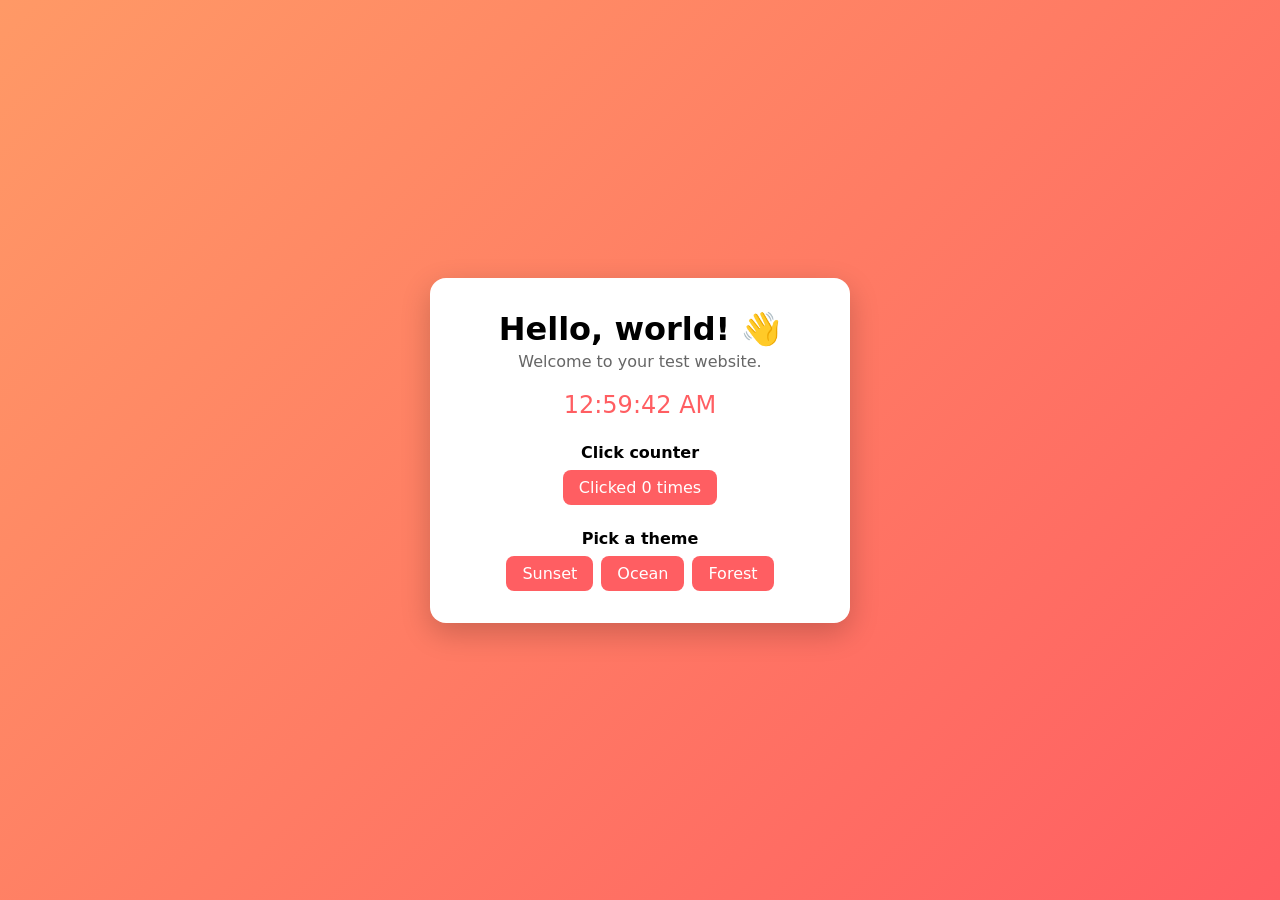
==== index.html @ b210ed5c "Add simple test website Co-Authored-By: Claude Sonnet 5.5 <noreply@anthropic.com> Claude-Session: ht" ====
<!DOCTYPE html>
<html lang="en">
<head>
  <meta charset="UTF-8">
  <meta name="viewport" content="width=device-width, initial-scale=1.0">
  <title>Test Website</title>
  <link rel="stylesheet" href="style.css">
</head>
<body>
  <main class="card">
    <h1>Hello, world! 👋</h1>
    <p class="subtitle">Welcome to your test website.</p>

    <p class="clock" id="clock" aria-live="off"></p>

    <section>
      <h2>Click counter</h2>
      <button id="counter-btn" type="button">Clicked 0 times</button>
    </section>

    <section>
      <h2>Pick a theme</h2>
      <div class="themes">
        <button type="button" data-theme="sunset">Sunset</button>
        <button type="button" data-theme="ocean">Ocean</button>
        <button type="button" data-theme="forest">Forest</button>
      </div>
    </section>
  </main>

  <script src="script.js"></script>
</body>
</html>
---- style.css ----
:root {
  --bg1: #ff9966;
  --bg2: #ff5e62;
  --accent: #ff5e62;
}

body[data-theme="ocean"] {
  --bg1: #2193b0;
  --bg2: #6dd5ed;
  --accent: #2193b0;
}

body[data-theme="forest"] {
  --bg1: #56ab2f;
  --bg2: #a8e063;
  --accent: #3d7f1f;
}

* {
  box-sizing: border-box;
}

body {
  margin: 0;
  min-height: 100vh;
  display: grid;
  place-items: center;
  font-family: system-ui, -apple-system, "Segoe UI", sans-serif;
  background: linear-gradient(135deg, var(--bg1), var(--bg2));
  transition: background 0.4s;
}

.card {
  background: #fff;
  padding: 2rem 2.5rem;
  border-radius: 16px;
  box-shadow: 0 10px 30px rgba(0, 0, 0, 0.2);
  text-align: center;
  max-width: 420px;
  width: calc(100% - 2rem);
}

h1 {
  margin: 0 0 0.25rem;
}

.subtitle {
  margin: 0;
  color: #666;
}

.clock {
  font-size: 1.5rem;
  font-variant-numeric: tabular-nums;
  margin: 1.25rem 0;
  color: var(--accent);
}

h2 {
  font-size: 1rem;
  margin: 1.5rem 0 0.5rem;
}

button {
  font: inherit;
  padding: 0.5rem 1rem;
  border: none;
  border-radius: 8px;
  background: var(--accent);
  color: #fff;
  cursor: pointer;
  transition: transform 0.1s, opacity 0.2s;
}

button:hover {
  opacity: 0.9;
}

button:active {
  transform: scale(0.96);
}

.themes {
  display: flex;
  gap: 0.5rem;
  justify-content: center;
}
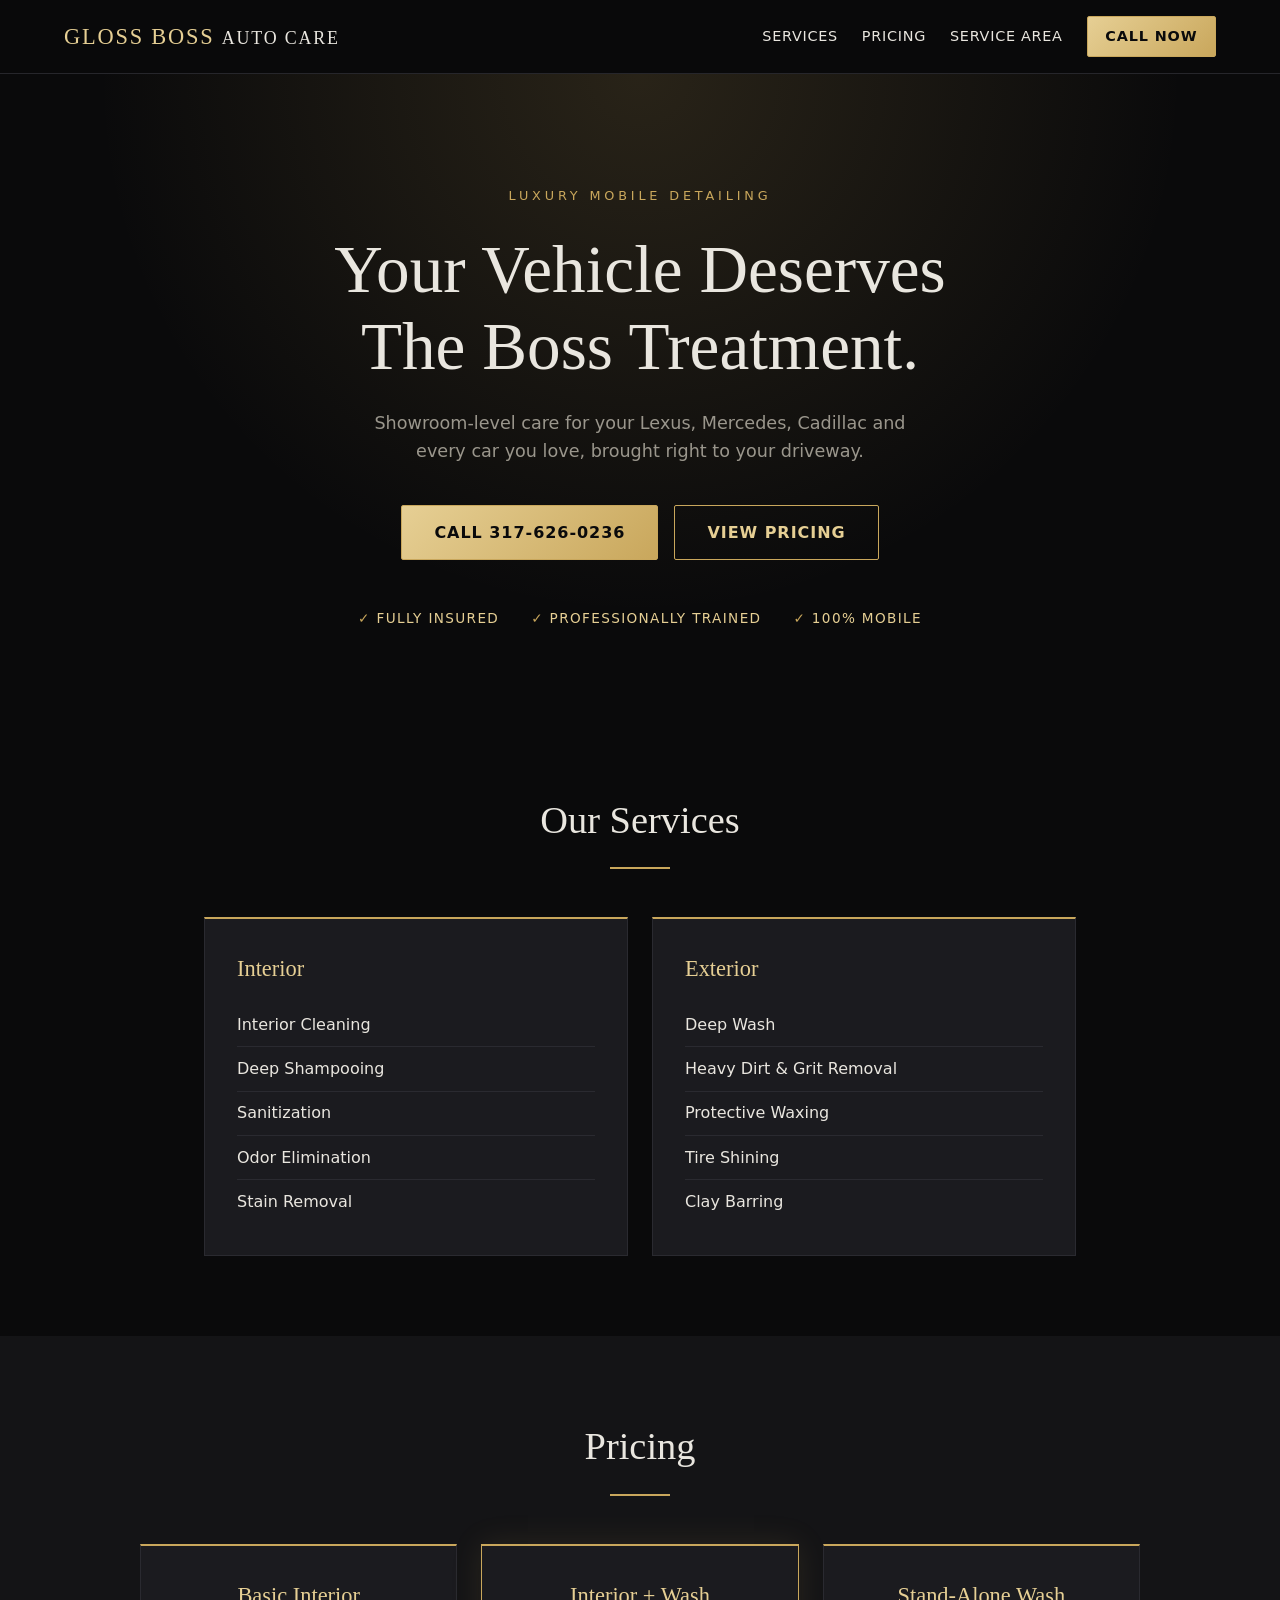
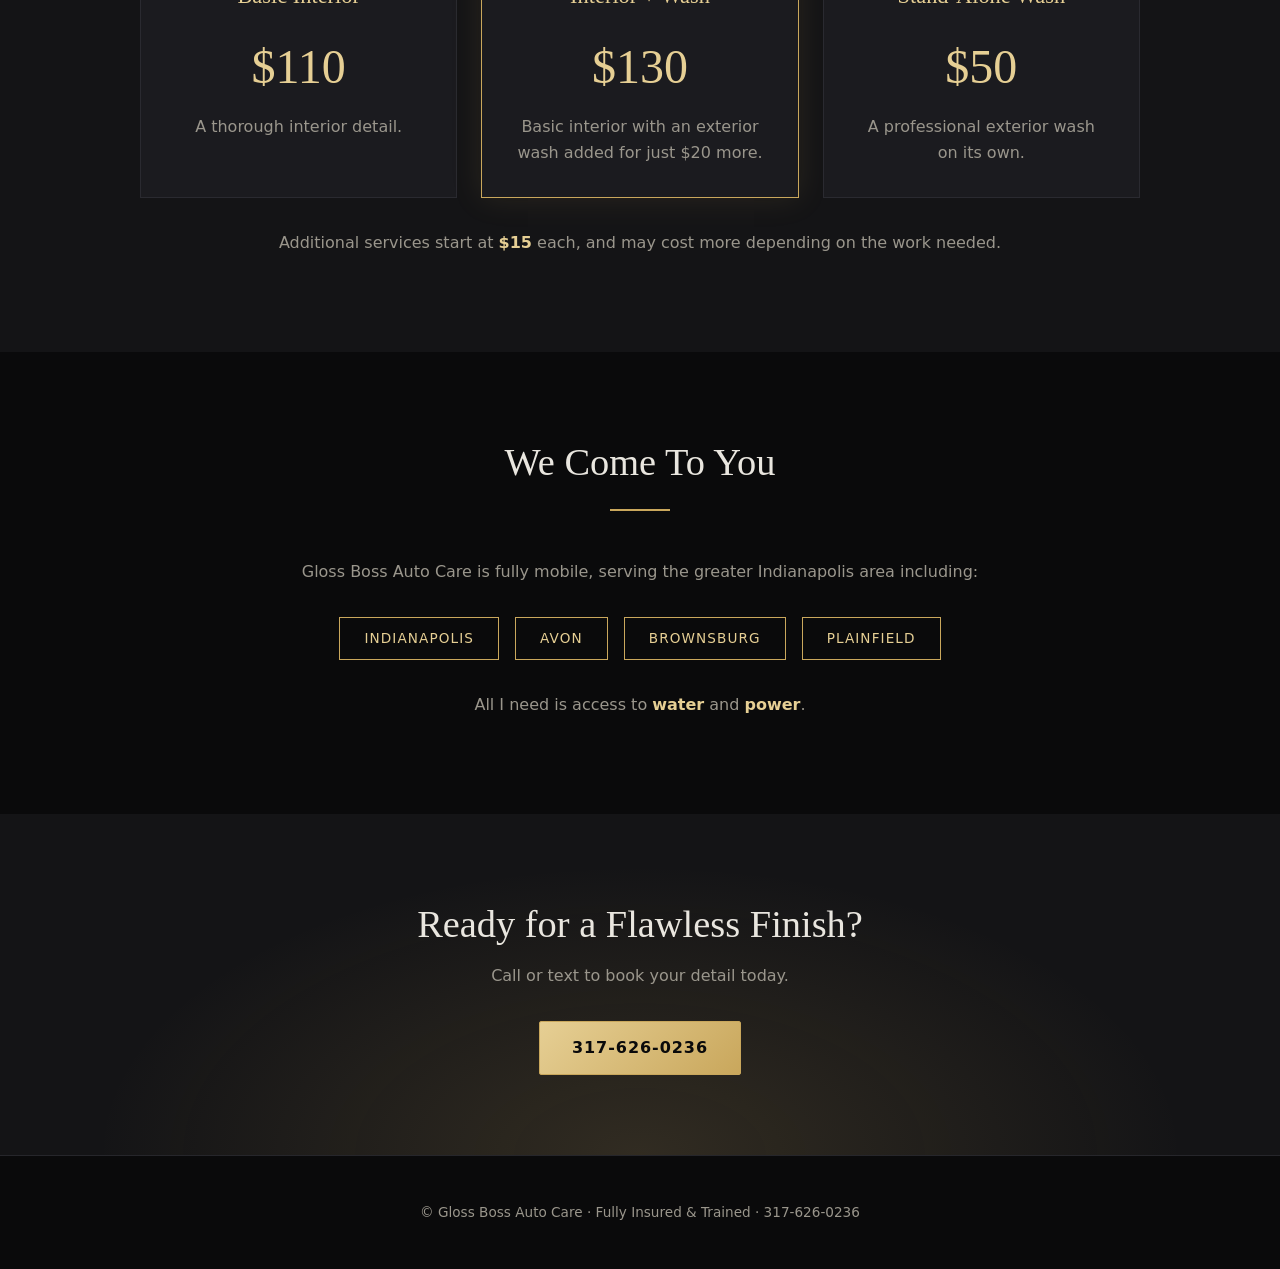
==== commit a34eec1e: "Replace test site with Gloss Boss Auto Care business website Co-Authored-By: Claude Sonnet 5.5 <nore" ====
--- a/index.html
+++ b/index.html
@@ -3,31 +3,109 @@
 <head>
   <meta charset="UTF-8">
   <meta name="viewport" content="width=device-width, initial-scale=1.0">
-  <title>Test Website</title>
+  <title>Gloss Boss Auto Care | Luxury Mobile Car Detailing in Indianapolis</title>
+  <meta name="description" content="Gloss Boss Auto Care is a fully insured, professionally trained mobile car detailing service serving Indianapolis, Avon, Brownsburg and Plainfield.">
   <link rel="stylesheet" href="style.css">
 </head>
 <body>
-  <main class="card">
-    <h1>Hello, world! 👋</h1>
-    <p class="subtitle">Welcome to your test website.</p>
+  <header class="site-header">
+    <a class="brand" href="#top">Gloss Boss <span>Auto Care</span></a>
+    <nav>
+      <a href="#services">Services</a>
+      <a href="#pricing">Pricing</a>
+      <a href="#area">Service Area</a>
+      <a class="btn btn-small" href="tel:3176260236">Call Now</a>
+    </nav>
+  </header>
 
-    <p class="clock" id="clock" aria-live="off"></p>
-
-    <section>
-      <h2>Click counter</h2>
-      <button id="counter-btn" type="button">Clicked 0 times</button>
+  <main id="top">
+    <section class="hero">
+      <p class="eyebrow">Luxury Mobile Detailing</p>
+      <h1>Your Vehicle Deserves<br>The Boss Treatment.</h1>
+      <p class="lead">Showroom-level care for your Lexus, Mercedes, Cadillac and every car you love, brought right to your driveway.</p>
+      <div class="hero-actions">
+        <a class="btn" href="tel:3176260236">Call 317-626-0236</a>
+        <a class="btn btn-outline" href="#pricing">View Pricing</a>
+      </div>
+      <ul class="badges">
+        <li>Fully Insured</li>
+        <li>Professionally Trained</li>
+        <li>100% Mobile</li>
+      </ul>
     </section>
 
-    <section>
-      <h2>Pick a theme</h2>
-      <div class="themes">
-        <button type="button" data-theme="sunset">Sunset</button>
-        <button type="button" data-theme="ocean">Ocean</button>
-        <button type="button" data-theme="forest">Forest</button>
+    <section id="services" class="section">
+      <h2>Our Services</h2>
+      <div class="divider"></div>
+      <div class="grid two">
+        <article class="panel">
+          <h3>Interior</h3>
+          <ul>
+            <li>Interior Cleaning</li>
+            <li>Deep Shampooing</li>
+            <li>Sanitization</li>
+            <li>Odor Elimination</li>
+            <li>Stain Removal</li>
+          </ul>
+        </article>
+        <article class="panel">
+          <h3>Exterior</h3>
+          <ul>
+            <li>Deep Wash</li>
+            <li>Heavy Dirt &amp; Grit Removal</li>
+            <li>Protective Waxing</li>
+            <li>Tire Shining</li>
+            <li>Clay Barring</li>
+          </ul>
+        </article>
       </div>
+    </section>
+
+    <section id="pricing" class="section alt">
+      <h2>Pricing</h2>
+      <div class="divider"></div>
+      <div class="grid three">
+        <article class="panel price">
+          <h3>Basic Interior</h3>
+          <p class="amount">$110</p>
+          <p>A thorough interior detail.</p>
+        </article>
+        <article class="panel price featured">
+          <h3>Interior + Wash</h3>
+          <p class="amount">$130</p>
+          <p>Basic interior with an exterior wash added for just $20 more.</p>
+        </article>
+        <article class="panel price">
+          <h3>Stand-Alone Wash</h3>
+          <p class="amount">$50</p>
+          <p>A professional exterior wash on its own.</p>
+        </article>
+      </div>
+      <p class="note">Additional services start at <strong>$15</strong> each, and may cost more depending on the work needed.</p>
+    </section>
+
+    <section id="area" class="section">
+      <h2>We Come To You</h2>
+      <div class="divider"></div>
+      <p class="center-text">Gloss Boss Auto Care is fully mobile, serving the greater Indianapolis area including:</p>
+      <ul class="areas">
+        <li>Indianapolis</li>
+        <li>Avon</li>
+        <li>Brownsburg</li>
+        <li>Plainfield</li>
+      </ul>
+      <p class="center-text">All I need is access to <strong>water</strong> and <strong>power</strong>.</p>
+    </section>
+
+    <section class="cta">
+      <h2>Ready for a Flawless Finish?</h2>
+      <p>Call or text to book your detail today.</p>
+      <a class="btn" href="tel:3176260236">317-626-0236</a>
     </section>
   </main>
 
-  <script src="script.js"></script>
+  <footer>
+    <p>&copy; Gloss Boss Auto Care &middot; Fully Insured &amp; Trained &middot; <a href="tel:3176260236">317-626-0236</a></p>
+  </footer>
 </body>
 </html>
--- a/style.css
+++ b/style.css
@@ -1,87 +1,326 @@
 :root {
-  --bg1: #ff9966;
-  --bg2: #ff5e62;
-  --accent: #ff5e62;
-}
-
-body[data-theme="ocean"] {
-  --bg1: #2193b0;
-  --bg2: #6dd5ed;
-  --accent: #2193b0;
-}
-
-body[data-theme="forest"] {
-  --bg1: #56ab2f;
-  --bg2: #a8e063;
-  --accent: #3d7f1f;
+  --black: #0a0a0b;
+  --charcoal: #141416;
+  --panel: #1b1b1f;
+  --gold: #c9a75c;
+  --gold-light: #e6cf94;
+  --text: #e9e6df;
+  --muted: #9a968c;
 }
 
 * {
   box-sizing: border-box;
 }
 
+html {
+  scroll-behavior: smooth;
+}
+
 body {
   margin: 0;
-  min-height: 100vh;
+  background: var(--black);
+  color: var(--text);
+  font-family: system-ui, -apple-system, "Segoe UI", sans-serif;
+  line-height: 1.6;
+}
+
+h1, h2, h3, .brand {
+  font-family: Georgia, "Times New Roman", serif;
+  font-weight: 400;
+}
+
+a {
+  color: inherit;
+  text-decoration: none;
+}
+
+/* Header */
+.site-header {
+  position: sticky;
+  top: 0;
+  z-index: 10;
+  display: flex;
+  justify-content: space-between;
+  align-items: center;
+  flex-wrap: wrap;
+  gap: 0.5rem 1rem;
+  padding: 1rem 5%;
+  background: rgba(10, 10, 11, 0.92);
+  backdrop-filter: blur(8px);
+  border-bottom: 1px solid #26262b;
+}
+
+.brand {
+  font-size: 1.4rem;
+  letter-spacing: 0.08em;
+  text-transform: uppercase;
+  color: var(--gold-light);
+}
+
+.brand span {
+  color: var(--text);
+  font-size: 0.8em;
+}
+
+nav {
+  display: flex;
+  align-items: center;
+  gap: 1.5rem;
+  font-size: 0.9rem;
+  letter-spacing: 0.05em;
+  text-transform: uppercase;
+}
+
+nav a:not(.btn):hover {
+  color: var(--gold);
+}
+
+/* Buttons */
+.btn {
+  display: inline-block;
+  padding: 0.85rem 2rem;
+  background: linear-gradient(135deg, var(--gold-light), var(--gold));
+  color: var(--black);
+  font-weight: 600;
+  letter-spacing: 0.06em;
+  text-transform: uppercase;
+  border: 1px solid var(--gold);
+  border-radius: 2px;
+  transition: transform 0.15s, box-shadow 0.2s;
+}
+
+.btn:hover {
+  transform: translateY(-2px);
+  box-shadow: 0 6px 20px rgba(201, 167, 92, 0.3);
+}
+
+.btn-outline {
+  background: transparent;
+  color: var(--gold-light);
+}
+
+.btn-small {
+  padding: 0.5rem 1.1rem;
+}
+
+/* Hero */
+.hero {
+  text-align: center;
+  padding: 7rem 5% 5rem;
+  background:
+    radial-gradient(ellipse at 50% 0%, rgba(201, 167, 92, 0.16), transparent 60%),
+    var(--black);
+}
+
+.eyebrow {
+  color: var(--gold);
+  text-transform: uppercase;
+  letter-spacing: 0.3em;
+  font-size: 0.8rem;
+  margin: 0 0 1.5rem;
+}
+
+.hero h1 {
+  font-size: clamp(2.2rem, 6vw, 4.2rem);
+  line-height: 1.15;
+  margin: 0 0 1.5rem;
+}
+
+.lead {
+  max-width: 560px;
+  margin: 0 auto 2.5rem;
+  color: var(--muted);
+  font-size: 1.1rem;
+}
+
+.hero-actions {
+  display: flex;
+  justify-content: center;
+  flex-wrap: wrap;
+  gap: 1rem;
+}
+
+.badges {
+  list-style: none;
+  display: flex;
+  justify-content: center;
+  flex-wrap: wrap;
+  gap: 0.75rem 2rem;
+  margin: 3rem 0 0;
+  padding: 0;
+  color: var(--gold-light);
+  font-size: 0.85rem;
+  letter-spacing: 0.1em;
+  text-transform: uppercase;
+}
+
+.badges li::before {
+  content: "\2713\00a0";
+  color: var(--gold);
+}
+
+/* Sections */
+.section {
+  padding: 5rem 5%;
+  max-width: 1000px;
+  margin: 0 auto;
+}
+
+.section.alt {
+  max-width: none;
+  background: var(--charcoal);
+}
+
+.section.alt > * {
+  max-width: 1000px;
+  margin-left: auto;
+  margin-right: auto;
+}
+
+h2 {
+  text-align: center;
+  font-size: clamp(1.8rem, 4vw, 2.4rem);
+  margin: 0;
+}
+
+.divider {
+  width: 60px;
+  height: 2px;
+  background: var(--gold);
+  margin: 1rem auto 3rem;
+}
+
+.grid {
   display: grid;
-  place-items: center;
-  font-family: system-ui, -apple-system, "Segoe UI", sans-serif;
-  background: linear-gradient(135deg, var(--bg1), var(--bg2));
-  transition: background 0.4s;
-}
-
-.card {
-  background: #fff;
-  padding: 2rem 2.5rem;
-  border-radius: 16px;
-  box-shadow: 0 10px 30px rgba(0, 0, 0, 0.2);
-  text-align: center;
-  max-width: 420px;
-  width: calc(100% - 2rem);
-}
-
-h1 {
-  margin: 0 0 0.25rem;
-}
-
-.subtitle {
+  gap: 1.5rem;
+}
+
+.grid.two {
+  grid-template-columns: repeat(auto-fit, minmax(260px, 1fr));
+}
+
+.grid.three {
+  grid-template-columns: repeat(auto-fit, minmax(220px, 1fr));
+}
+
+.panel {
+  background: var(--panel);
+  border: 1px solid #2a2a30;
+  border-top: 2px solid var(--gold);
+  padding: 2rem;
+}
+
+.panel h3 {
+  margin: 0 0 1rem;
+  color: var(--gold-light);
+  font-size: 1.4rem;
+}
+
+.panel ul {
+  list-style: none;
   margin: 0;
-  color: #666;
-}
-
-.clock {
-  font-size: 1.5rem;
-  font-variant-numeric: tabular-nums;
-  margin: 1.25rem 0;
-  color: var(--accent);
-}
-
-h2 {
-  font-size: 1rem;
-  margin: 1.5rem 0 0.5rem;
-}
-
-button {
-  font: inherit;
-  padding: 0.5rem 1rem;
-  border: none;
-  border-radius: 8px;
-  background: var(--accent);
-  color: #fff;
-  cursor: pointer;
-  transition: transform 0.1s, opacity 0.2s;
-}
-
-button:hover {
-  opacity: 0.9;
-}
-
-button:active {
-  transform: scale(0.96);
-}
-
-.themes {
-  display: flex;
-  gap: 0.5rem;
+  padding: 0;
+}
+
+.panel li {
+  padding: 0.55rem 0;
+  border-bottom: 1px solid #2a2a30;
+}
+
+.panel li:last-child {
+  border-bottom: none;
+}
+
+/* Pricing */
+.price {
+  text-align: center;
+}
+
+.price p {
+  color: var(--muted);
+  margin: 0;
+}
+
+.price .amount {
+  font-family: Georgia, serif;
+  font-size: 3rem;
+  color: var(--gold-light);
+  margin: 0.5rem 0;
+}
+
+.price.featured {
+  border-color: var(--gold);
+  box-shadow: 0 0 30px rgba(201, 167, 92, 0.12);
+}
+
+.note {
+  text-align: center;
+  color: var(--muted);
+  margin-top: 2rem;
+}
+
+.note strong,
+.center-text strong {
+  color: var(--gold-light);
+}
+
+/* Area */
+.center-text {
+  text-align: center;
+  color: var(--muted);
+}
+
+.areas {
+  list-style: none;
+  display: flex;
   justify-content: center;
-}
+  flex-wrap: wrap;
+  gap: 1rem;
+  padding: 0;
+  margin: 2rem 0;
+}
+
+.areas li {
+  padding: 0.6rem 1.5rem;
+  border: 1px solid var(--gold);
+  color: var(--gold-light);
+  letter-spacing: 0.08em;
+  text-transform: uppercase;
+  font-size: 0.85rem;
+}
+
+/* Call to action */
+.cta {
+  text-align: center;
+  padding: 5rem 5%;
+  background:
+    radial-gradient(ellipse at 50% 100%, rgba(201, 167, 92, 0.16), transparent 60%),
+    var(--charcoal);
+}
+
+.cta h2 {
+  margin-bottom: 0.5rem;
+}
+
+.cta p {
+  color: var(--muted);
+  margin: 0 0 2rem;
+}
+
+footer {
+  text-align: center;
+  padding: 2rem 5%;
+  font-size: 0.85rem;
+  color: var(--muted);
+  border-top: 1px solid #26262b;
+}
+
+footer a:hover {
+  color: var(--gold);
+}
+
+@media (max-width: 600px) {
+  nav a:not(.btn) {
+    display: none;
+  }
+}
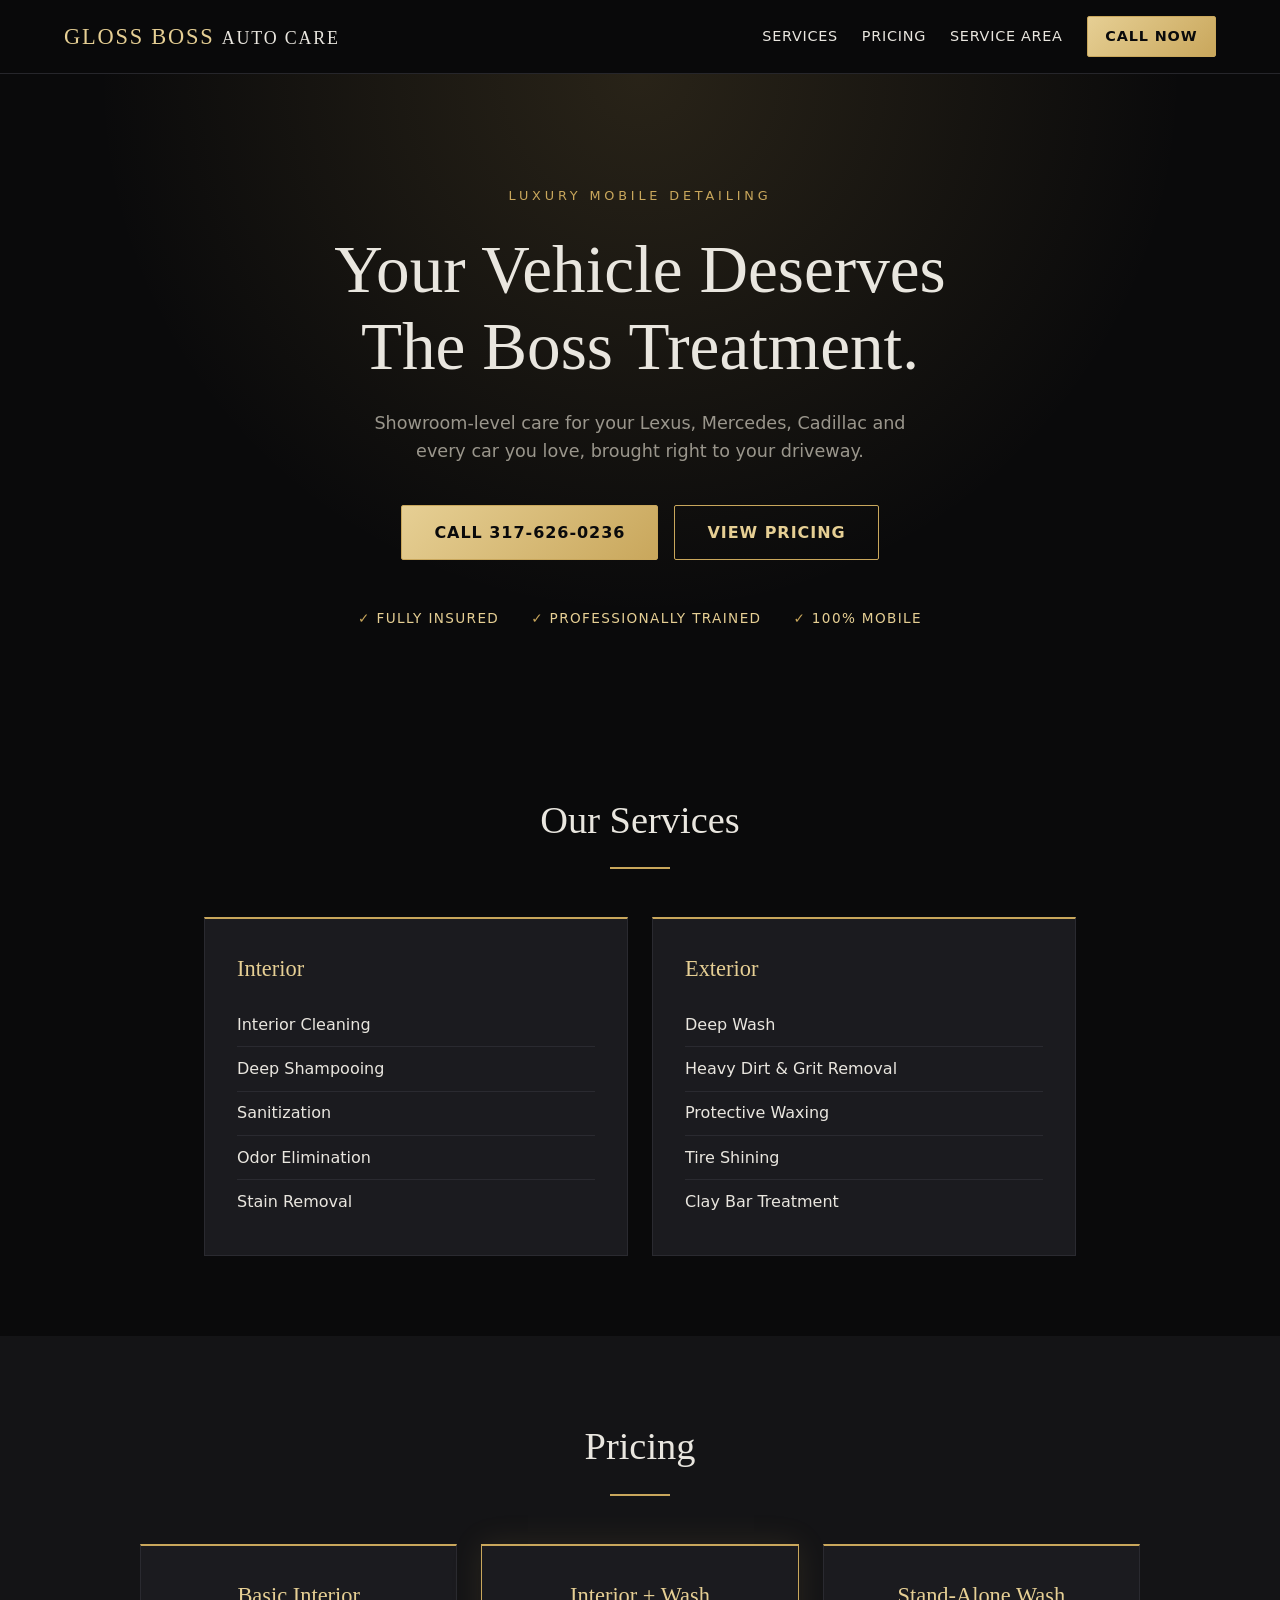
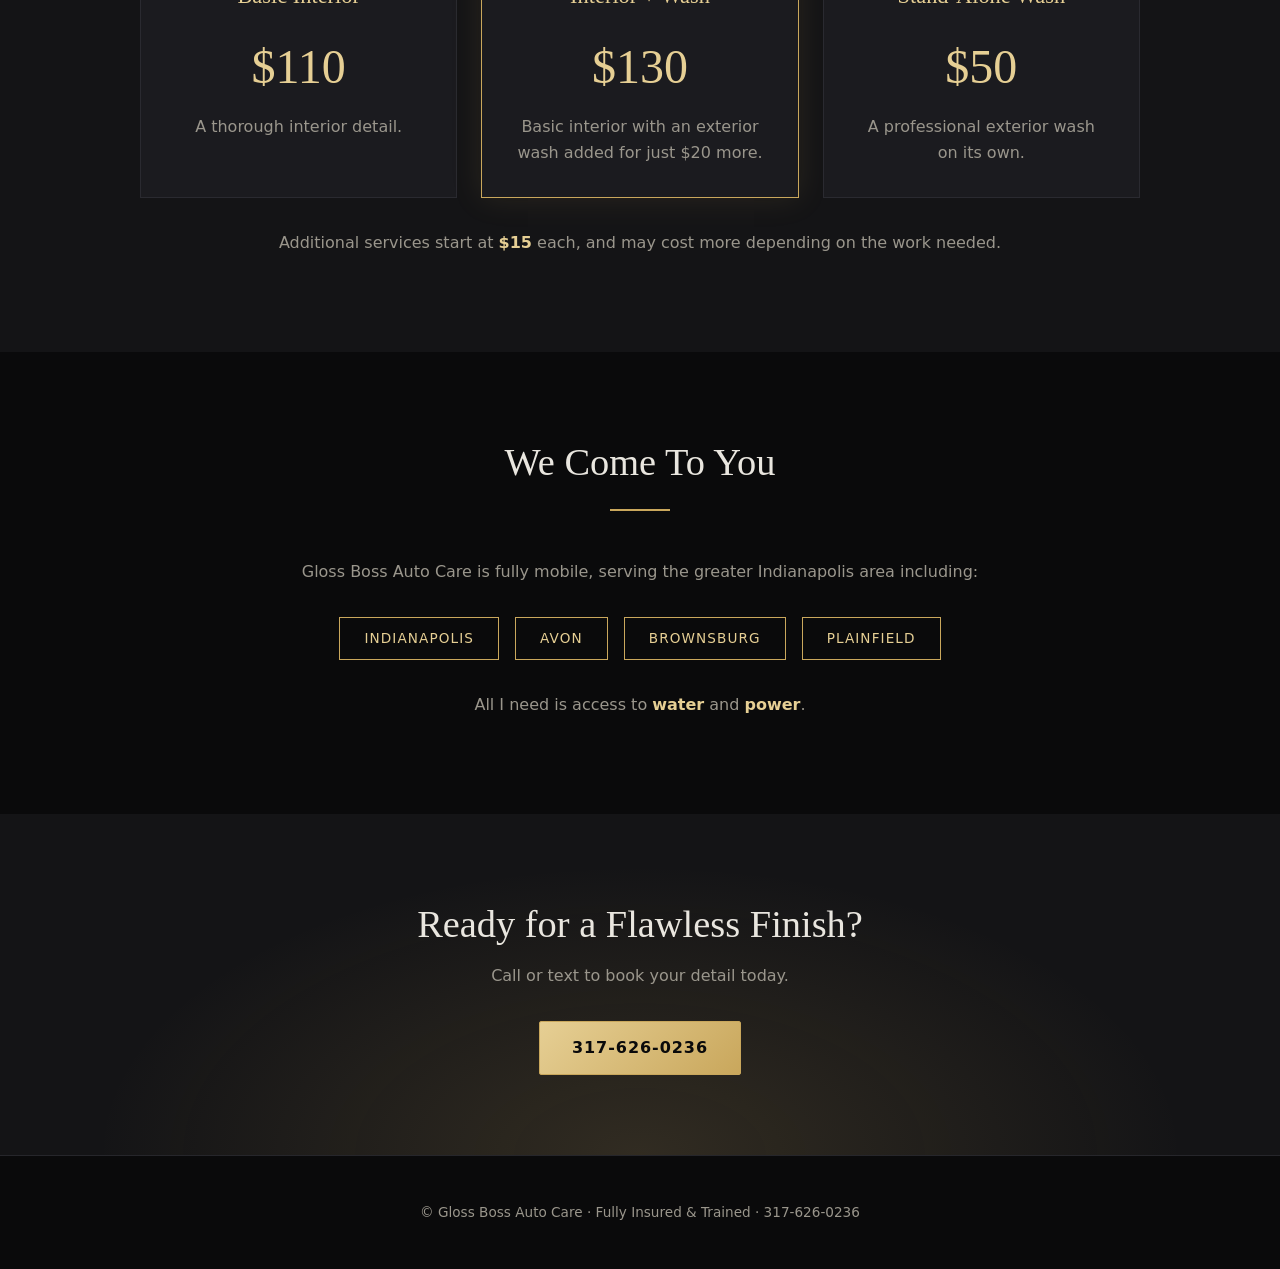
==== commit d366ef65: "Rename Clay Barring to Clay Bar Treatment Co-Authored-By: Claude Sonnet 5.5 <noreply@anthropic.com> " ====
--- a/index.html
+++ b/index.html
@@ -55,7 +55,7 @@
             <li>Heavy Dirt &amp; Grit Removal</li>
             <li>Protective Waxing</li>
             <li>Tire Shining</li>
-            <li>Clay Barring</li>
+            <li>Clay Bar Treatment</li>
           </ul>
         </article>
       </div>
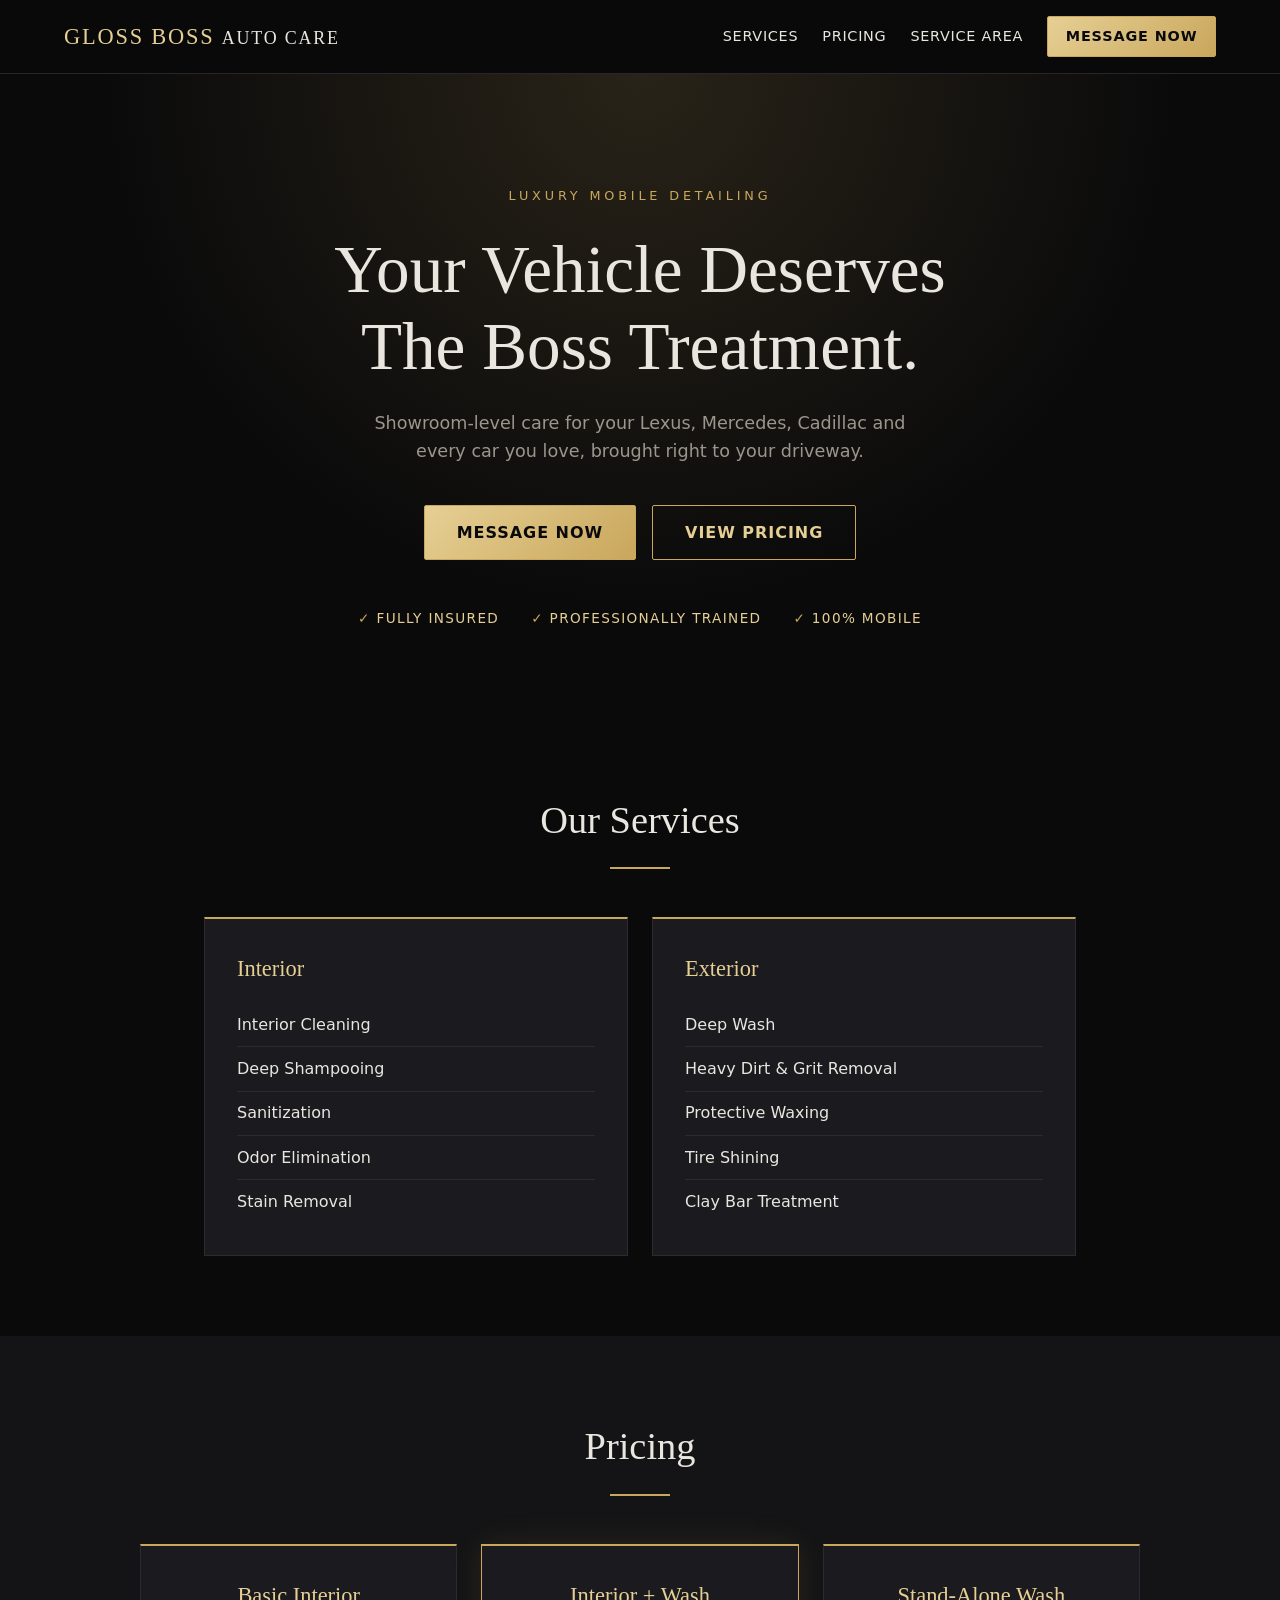
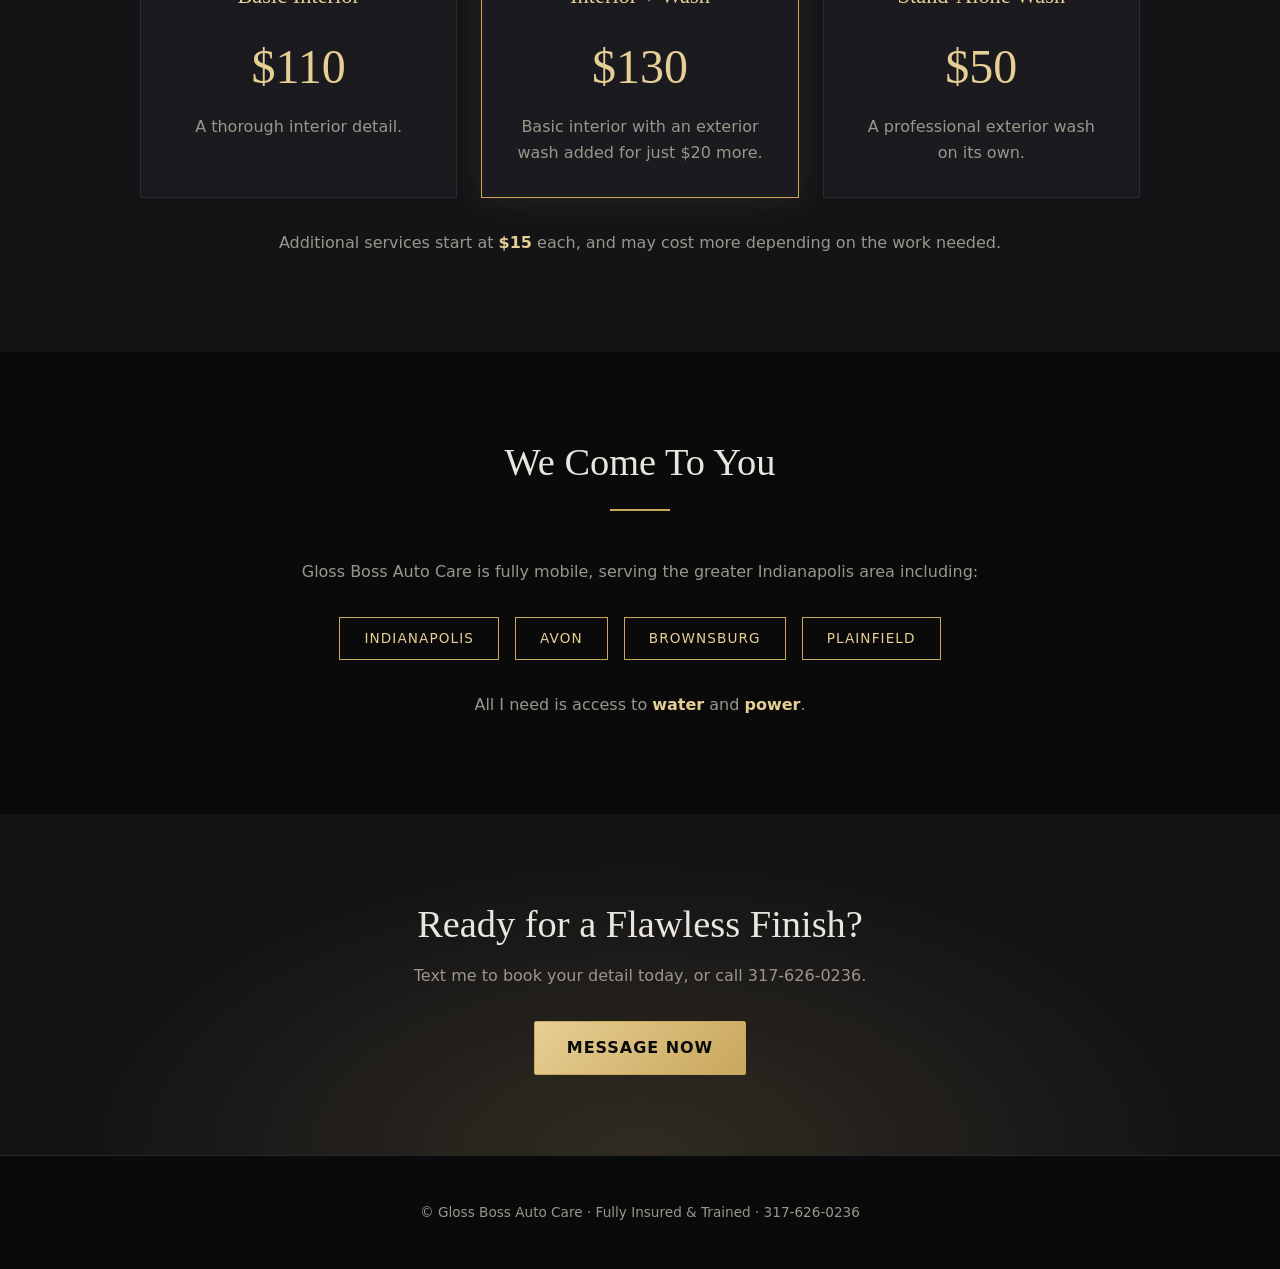
==== commit 3e54bff9: "Change Call Now buttons to Message Now (opens text message) Co-Authored-By: Claude Sonnet 5.5 <norep" ====
--- a/index.html
+++ b/index.html
@@ -14,7 +14,7 @@
       <a href="#services">Services</a>
       <a href="#pricing">Pricing</a>
       <a href="#area">Service Area</a>
-      <a class="btn btn-small" href="tel:3176260236">Call Now</a>
+      <a class="btn btn-small" href="sms:+13176260236">Message Now</a>
     </nav>
   </header>
 
@@ -24,7 +24,7 @@
       <h1>Your Vehicle Deserves<br>The Boss Treatment.</h1>
       <p class="lead">Showroom-level care for your Lexus, Mercedes, Cadillac and every car you love, brought right to your driveway.</p>
       <div class="hero-actions">
-        <a class="btn" href="tel:3176260236">Call 317-626-0236</a>
+        <a class="btn" href="sms:+13176260236">Message Now</a>
         <a class="btn btn-outline" href="#pricing">View Pricing</a>
       </div>
       <ul class="badges">
@@ -99,8 +99,8 @@
 
     <section class="cta">
       <h2>Ready for a Flawless Finish?</h2>
-      <p>Call or text to book your detail today.</p>
-      <a class="btn" href="tel:3176260236">317-626-0236</a>
+      <p>Text me to book your detail today, or call 317-626-0236.</p>
+      <a class="btn" href="sms:+13176260236">Message Now</a>
     </section>
   </main>
 
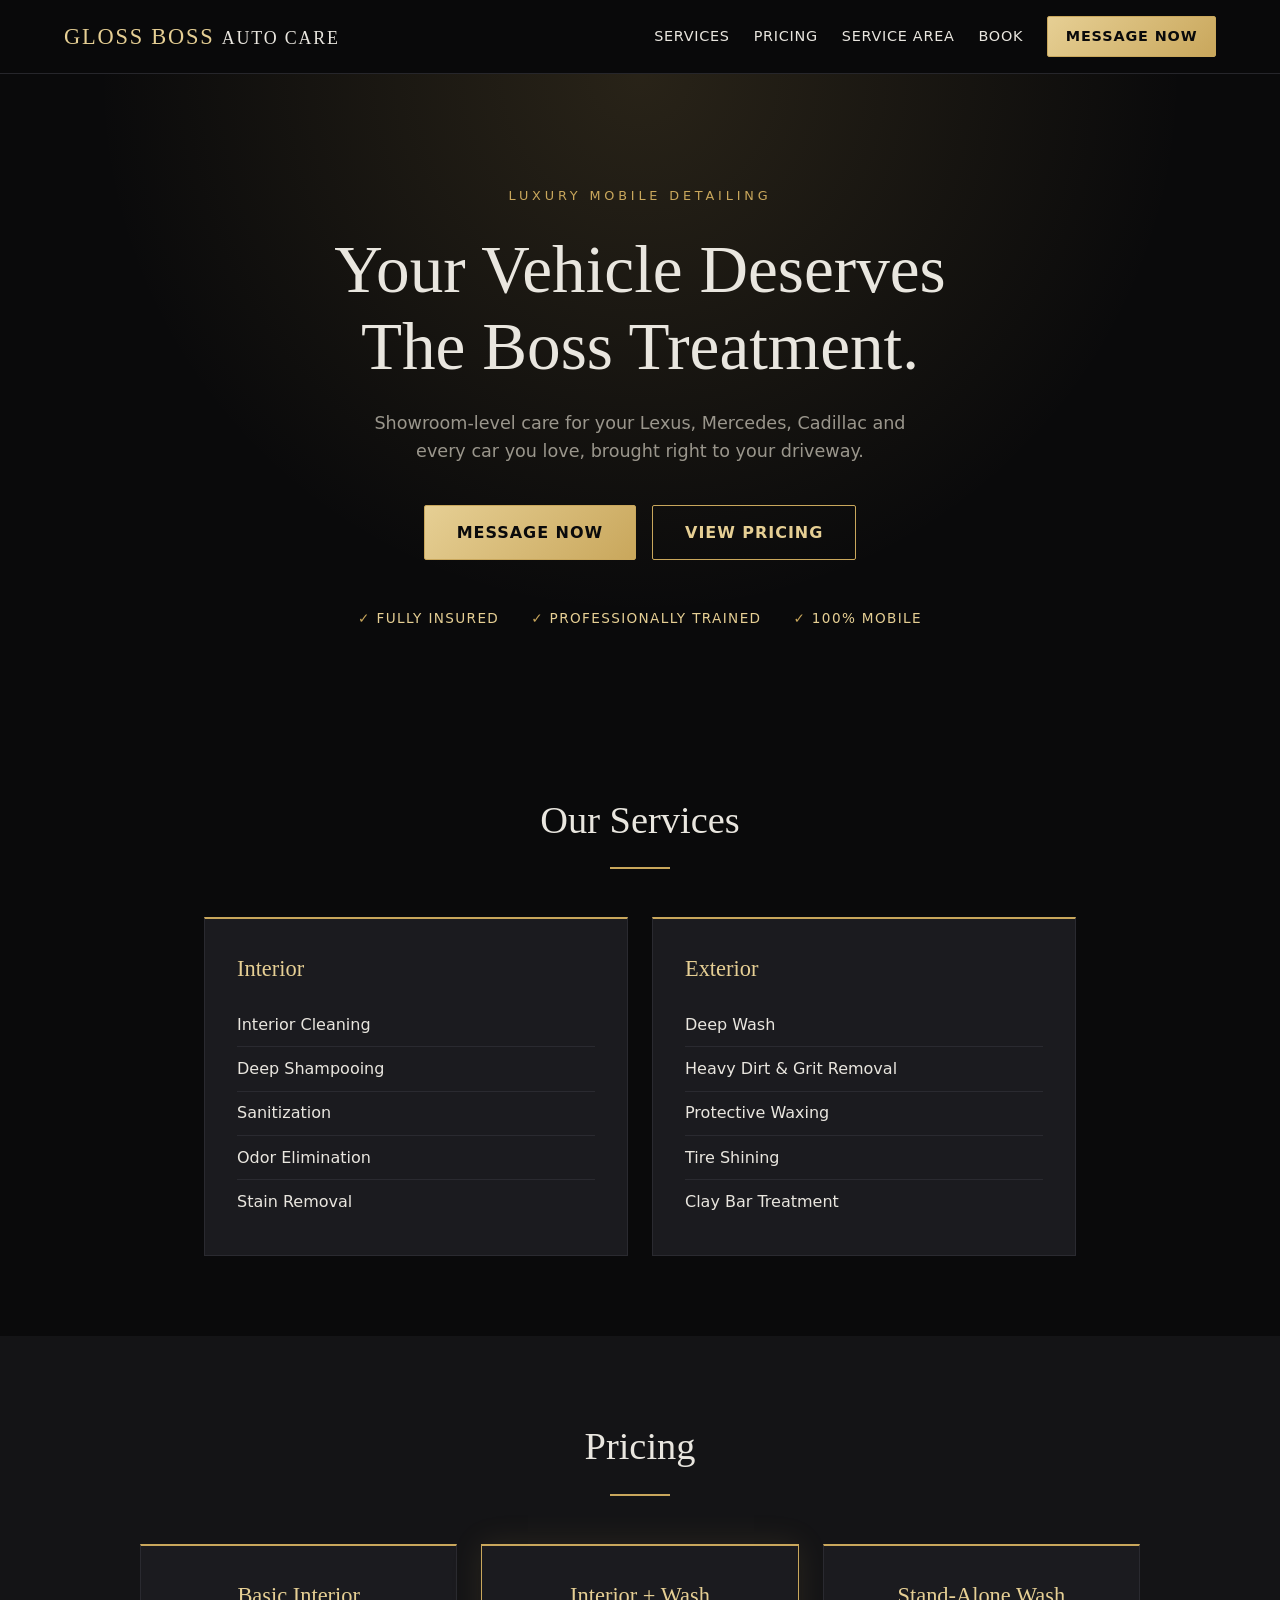
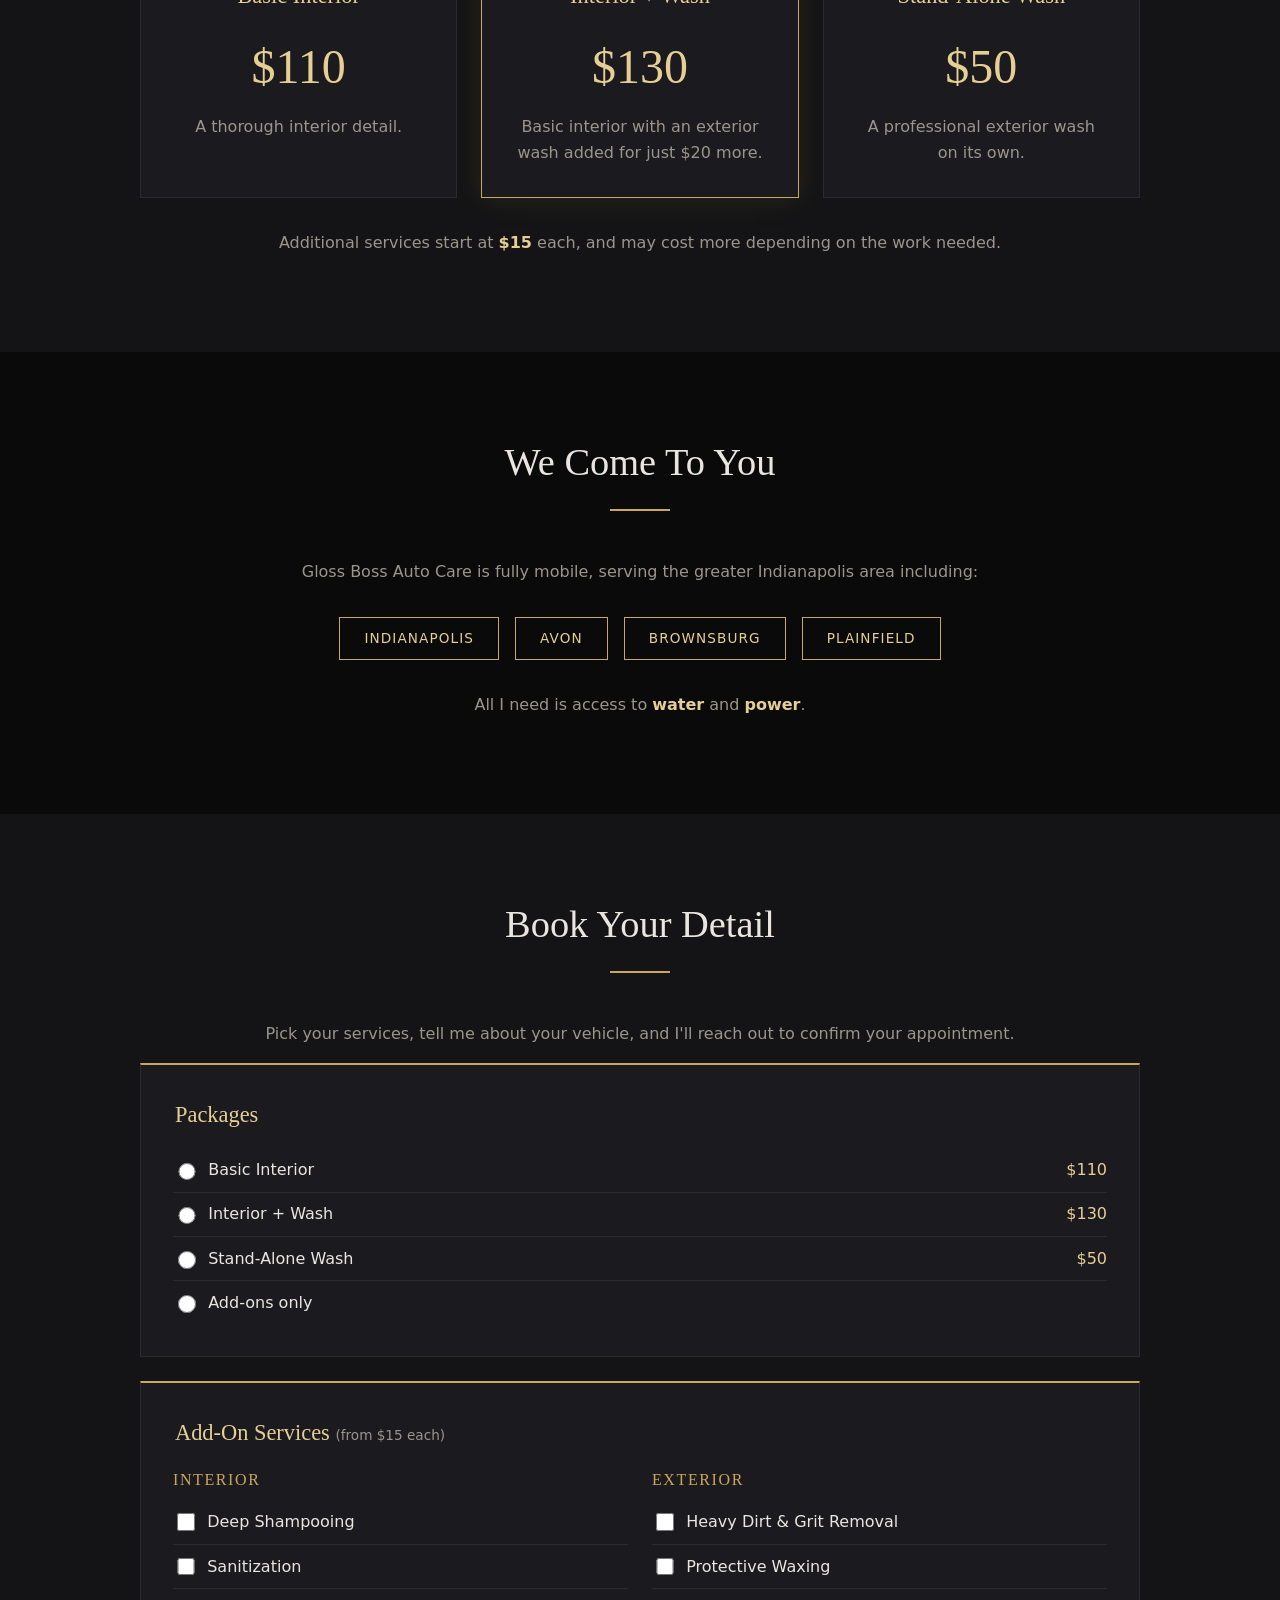
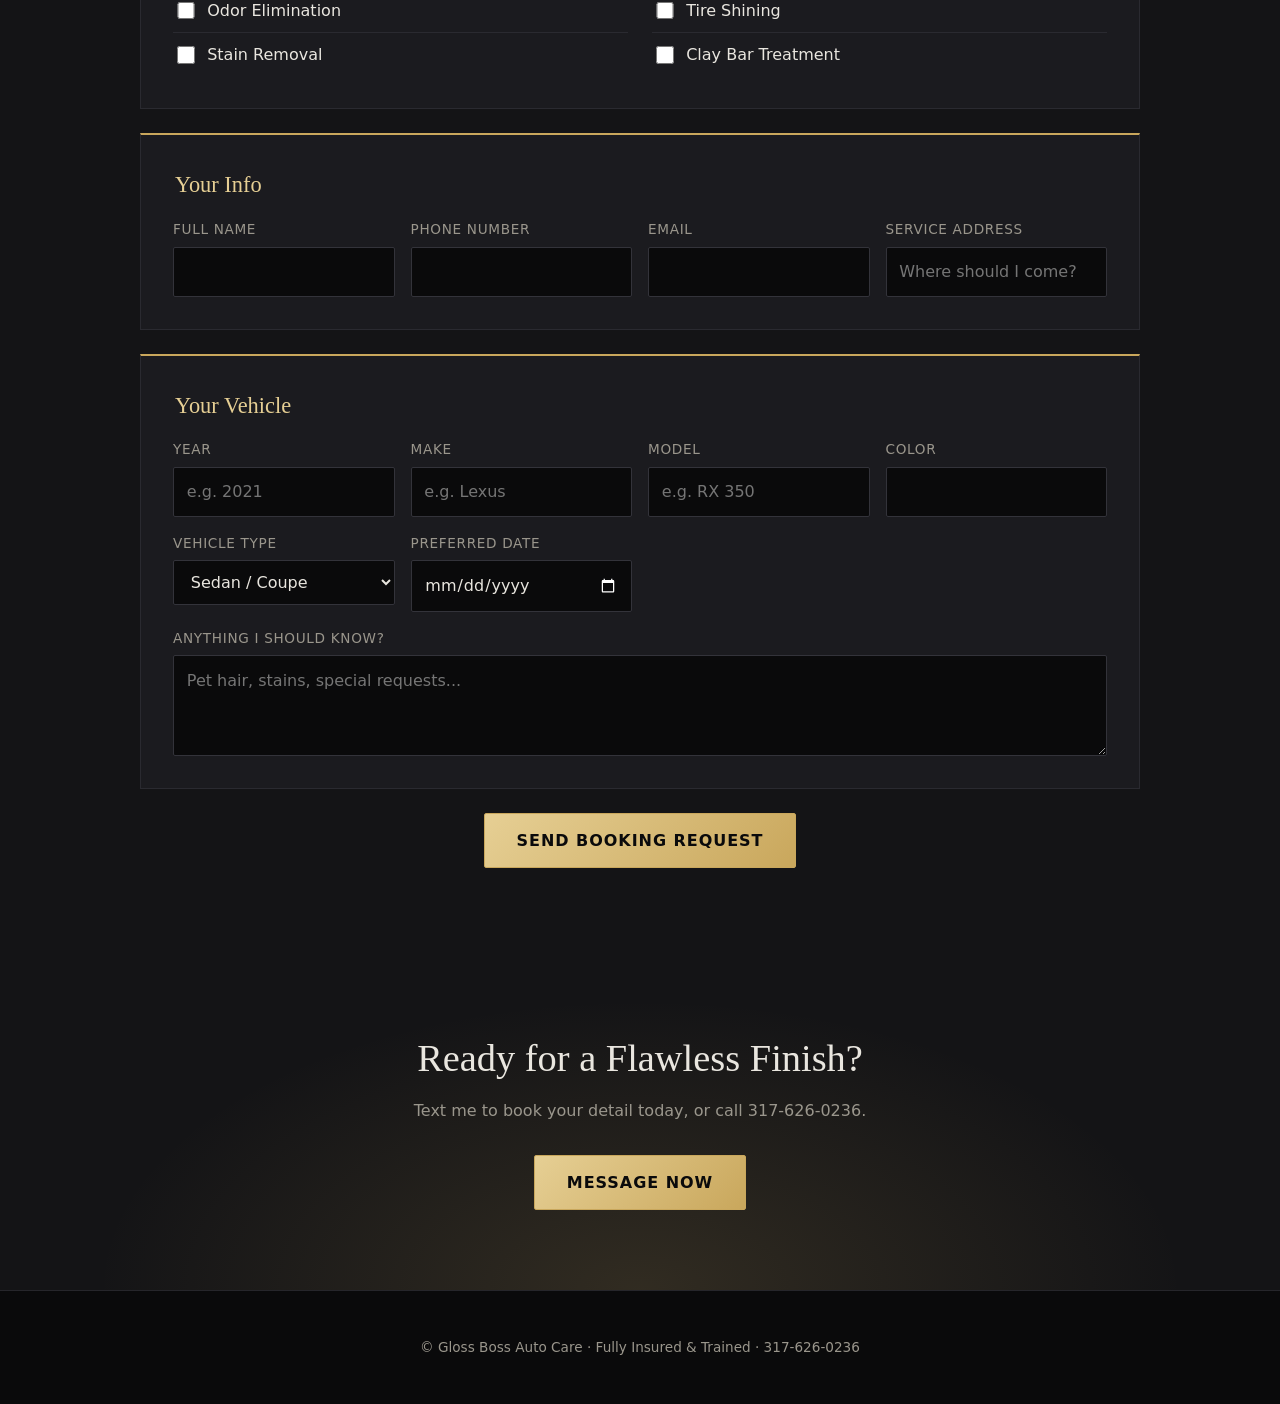
==== commit 12cf2400: "Add booking form for services, contact and vehicle info Co-Authored-By: Claude Opus 5.5 <noreply@ant" ====
--- a/index.html
+++ b/index.html
@@ -14,7 +14,8 @@
       <a href="#services">Services</a>
       <a href="#pricing">Pricing</a>
       <a href="#area">Service Area</a>
-      <a class="btn btn-small" href="sms:+13176260236">Message Now</a>
+      <a href="#book">Book</a>
+      <a class="btn btn-small" href="sms:+13176260236?&amp;body=Hello%21%20I%20am%20interested%20in%20getting%20more%20information%20on%20getting%20my%20vehicle%20detailed%20with%20Gloss%20Boss%20Auto%20Care.">Message Now</a>
     </nav>
   </header>
 
@@ -24,7 +25,7 @@
       <h1>Your Vehicle Deserves<br>The Boss Treatment.</h1>
       <p class="lead">Showroom-level care for your Lexus, Mercedes, Cadillac and every car you love, brought right to your driveway.</p>
       <div class="hero-actions">
-        <a class="btn" href="sms:+13176260236">Message Now</a>
+        <a class="btn" href="sms:+13176260236?&amp;body=Hello%21%20I%20am%20interested%20in%20getting%20more%20information%20on%20getting%20my%20vehicle%20detailed%20with%20Gloss%20Boss%20Auto%20Care.">Message Now</a>
         <a class="btn btn-outline" href="#pricing">View Pricing</a>
       </div>
       <ul class="badges">
@@ -97,10 +98,82 @@
       <p class="center-text">All I need is access to <strong>water</strong> and <strong>power</strong>.</p>
     </section>
 
+    <section id="book" class="section alt">
+      <h2>Book Your Detail</h2>
+      <div class="divider"></div>
+      <p class="center-text">Pick your services, tell me about your vehicle, and I'll reach out to confirm your appointment.</p>
+
+      <form class="booking" action="https://formsubmit.co/YOUR_EMAIL_HERE" method="POST">
+        <input type="hidden" name="_subject" value="New Gloss Boss Booking Request">
+        <input type="hidden" name="_template" value="table">
+        <input type="text" name="_honey" class="honey" tabindex="-1" autocomplete="off">
+
+        <fieldset class="panel">
+          <legend>Packages</legend>
+          <label class="choice"><input type="radio" name="Package" value="Basic Interior ($110)" required> Basic Interior <span>$110</span></label>
+          <label class="choice"><input type="radio" name="Package" value="Interior + Wash ($130)"> Interior + Wash <span>$130</span></label>
+          <label class="choice"><input type="radio" name="Package" value="Stand-Alone Wash ($50)"> Stand-Alone Wash <span>$50</span></label>
+          <label class="choice"><input type="radio" name="Package" value="Add-ons only"> Add-ons only</label>
+        </fieldset>
+
+        <fieldset class="panel">
+          <legend>Add-On Services <small>(from $15 each)</small></legend>
+          <div class="grid two">
+            <div>
+              <h3>Interior</h3>
+              <label class="choice"><input type="checkbox" name="Add-ons" value="Deep Shampooing"> Deep Shampooing</label>
+              <label class="choice"><input type="checkbox" name="Add-ons" value="Sanitization"> Sanitization</label>
+              <label class="choice"><input type="checkbox" name="Add-ons" value="Odor Elimination"> Odor Elimination</label>
+              <label class="choice"><input type="checkbox" name="Add-ons" value="Stain Removal"> Stain Removal</label>
+            </div>
+            <div>
+              <h3>Exterior</h3>
+              <label class="choice"><input type="checkbox" name="Add-ons" value="Heavy Dirt &amp; Grit Removal"> Heavy Dirt &amp; Grit Removal</label>
+              <label class="choice"><input type="checkbox" name="Add-ons" value="Protective Waxing"> Protective Waxing</label>
+              <label class="choice"><input type="checkbox" name="Add-ons" value="Tire Shining"> Tire Shining</label>
+              <label class="choice"><input type="checkbox" name="Add-ons" value="Clay Bar Treatment"> Clay Bar Treatment</label>
+            </div>
+          </div>
+        </fieldset>
+
+        <fieldset class="panel">
+          <legend>Your Info</legend>
+          <div class="fields">
+            <label>Full Name<input type="text" name="Name" autocomplete="name" required></label>
+            <label>Phone Number<input type="tel" name="Phone" autocomplete="tel" required></label>
+            <label>Email<input type="email" name="email" autocomplete="email" required></label>
+            <label>Service Address<input type="text" name="Address" autocomplete="street-address" placeholder="Where should I come?"></label>
+          </div>
+        </fieldset>
+
+        <fieldset class="panel">
+          <legend>Your Vehicle</legend>
+          <div class="fields">
+            <label>Year<input type="text" name="Vehicle Year" inputmode="numeric" placeholder="e.g. 2021" required></label>
+            <label>Make<input type="text" name="Vehicle Make" placeholder="e.g. Lexus" required></label>
+            <label>Model<input type="text" name="Vehicle Model" placeholder="e.g. RX 350" required></label>
+            <label>Color<input type="text" name="Vehicle Color"></label>
+            <label>Vehicle Type
+              <select name="Vehicle Type">
+                <option>Sedan / Coupe</option>
+                <option>SUV / Crossover</option>
+                <option>Truck</option>
+                <option>Van / Minivan</option>
+              </select>
+            </label>
+            <label>Preferred Date<input type="date" name="Preferred Date"></label>
+          </div>
+          <label class="full">Anything I should know?<textarea name="Notes" rows="3" placeholder="Pet hair, stains, special requests..."></textarea></label>
+        </fieldset>
+
+        <button type="submit" class="btn">Send Booking Request</button>
+      </form>
+    </section>
+
     <section class="cta">
       <h2>Ready for a Flawless Finish?</h2>
       <p>Text me to book your detail today, or call 317-626-0236.</p>
-      <a class="btn" href="sms:+13176260236">Message Now</a>
+      <a class="btn" href="sms:+13176260236?&amp;body=Hello%21%20I%20am%20interested%20in%20getting%20more%20information%20on%20getting%20my%20vehicle%20detailed%20with%20Gloss%20Boss%20Auto%20Care.">Message Now</a>
     </section>
   </main>
 
--- a/style.css
+++ b/style.css
@@ -289,6 +289,124 @@
   font-size: 0.85rem;
 }
 
+/* Booking form */
+.booking {
+  max-width: 760px;
+  display: grid;
+  gap: 1.5rem;
+}
+
+.booking fieldset {
+  margin: 0;
+  min-width: 0;
+}
+
+.booking legend {
+  float: left;
+  width: 100%;
+  margin-bottom: 1rem;
+  font-family: Georgia, "Times New Roman", serif;
+  font-size: 1.4rem;
+  color: var(--gold-light);
+}
+
+.booking legend + * {
+  clear: both;
+}
+
+.booking legend small {
+  font-family: system-ui, -apple-system, "Segoe UI", sans-serif;
+  font-size: 0.85rem;
+  color: var(--muted);
+}
+
+.booking h3 {
+  font-size: 1rem;
+  letter-spacing: 0.1em;
+  text-transform: uppercase;
+  color: var(--gold);
+  margin: 0 0 0.5rem;
+}
+
+.choice {
+  display: flex;
+  align-items: center;
+  gap: 0.6rem;
+  padding: 0.55rem 0;
+  border-bottom: 1px solid #2a2a30;
+  cursor: pointer;
+}
+
+.choice:last-child {
+  border-bottom: none;
+}
+
+.choice span {
+  margin-left: auto;
+  color: var(--gold-light);
+}
+
+.choice input {
+  accent-color: var(--gold);
+  width: 1.1rem;
+  height: 1.1rem;
+}
+
+.fields {
+  display: grid;
+  grid-template-columns: repeat(auto-fit, minmax(200px, 1fr));
+  gap: 1rem;
+}
+
+.fields label,
+.booking .full {
+  display: flex;
+  flex-direction: column;
+  gap: 0.35rem;
+  font-size: 0.85rem;
+  color: var(--muted);
+  letter-spacing: 0.05em;
+  text-transform: uppercase;
+}
+
+.booking .full {
+  margin-top: 1rem;
+}
+
+.booking input:not([type="radio"]):not([type="checkbox"]),
+.booking select,
+.booking textarea {
+  width: 100%;
+  padding: 0.7rem 0.8rem;
+  background: var(--black);
+  color: var(--text);
+  border: 1px solid #33333a;
+  border-radius: 2px;
+  font: inherit;
+  font-size: 1rem;
+  text-transform: none;
+  letter-spacing: normal;
+  color-scheme: dark;
+}
+
+.booking input:focus,
+.booking select:focus,
+.booking textarea:focus {
+  outline: none;
+  border-color: var(--gold);
+}
+
+.booking button {
+  justify-self: center;
+  cursor: pointer;
+  font: inherit;
+  font-weight: 600;
+}
+
+.honey {
+  display: none;
+}
+
 /* Call to action */
 .cta {
   text-align: center;
